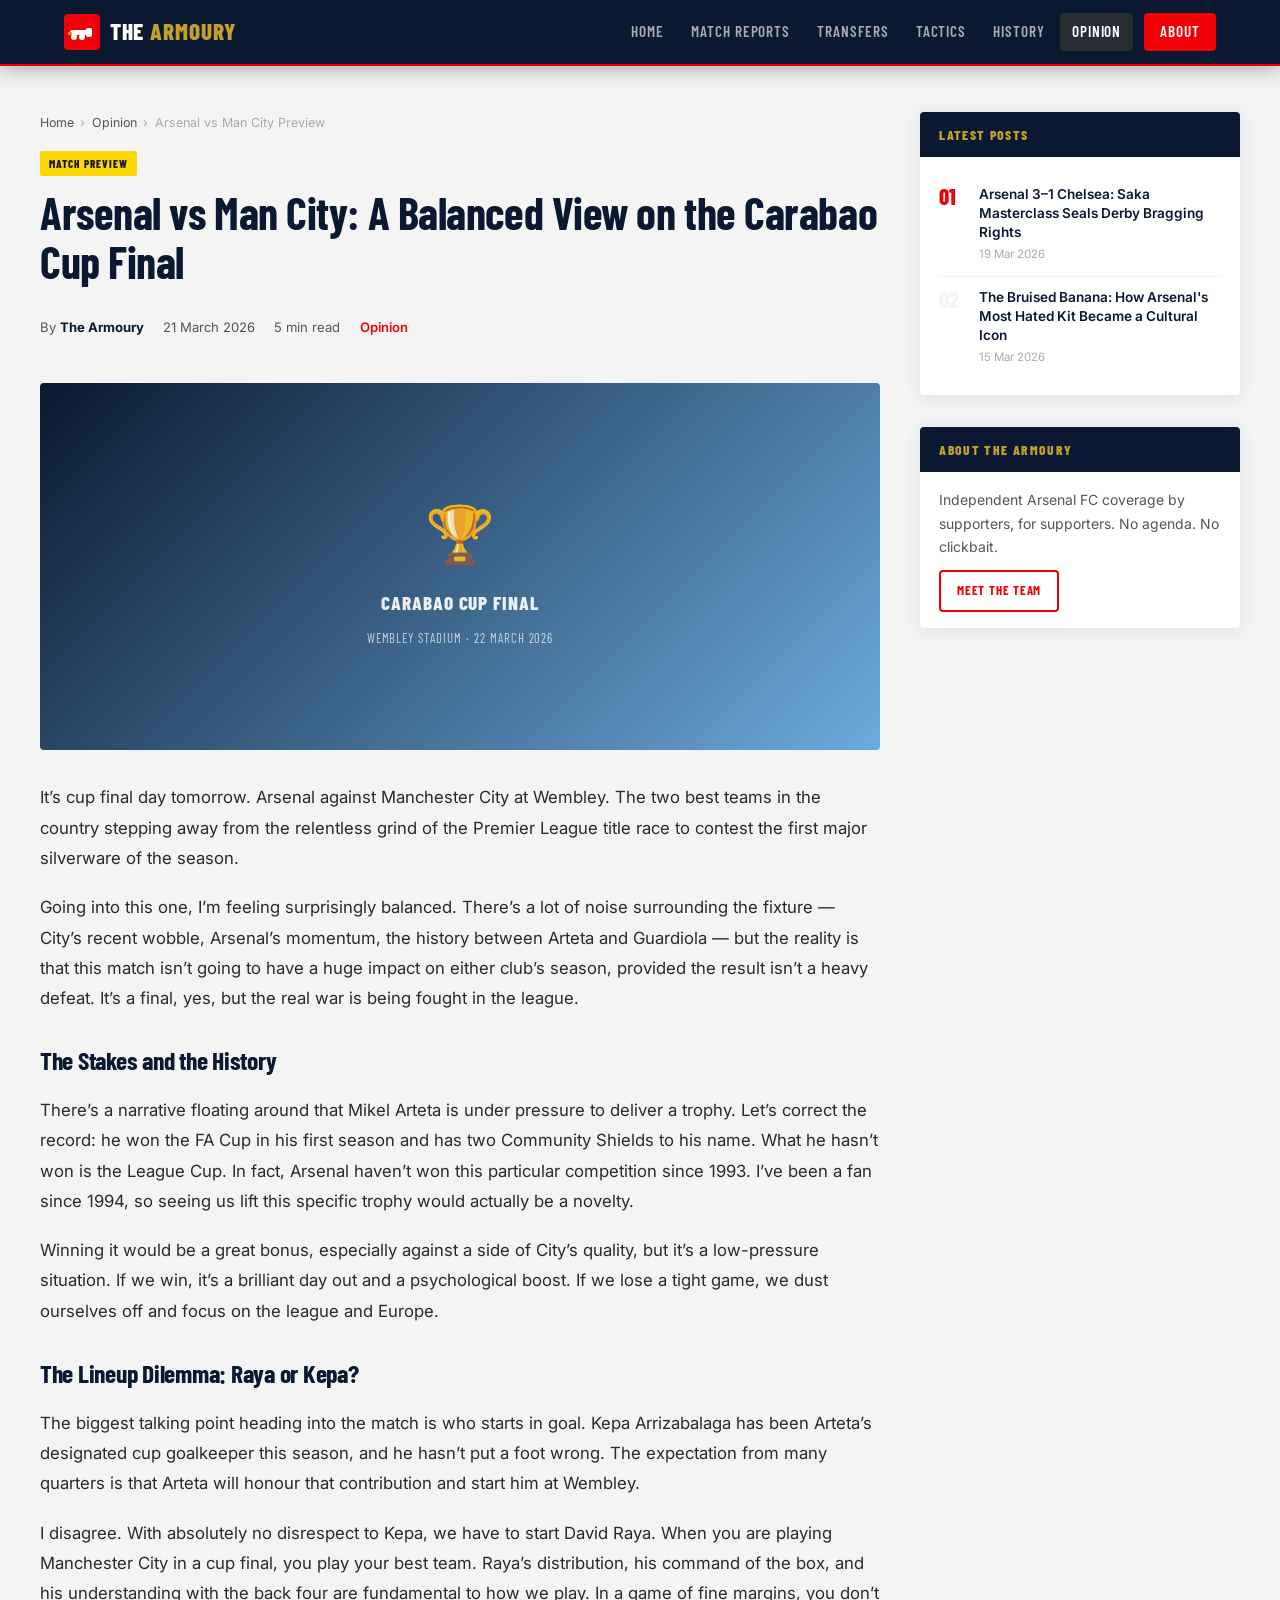
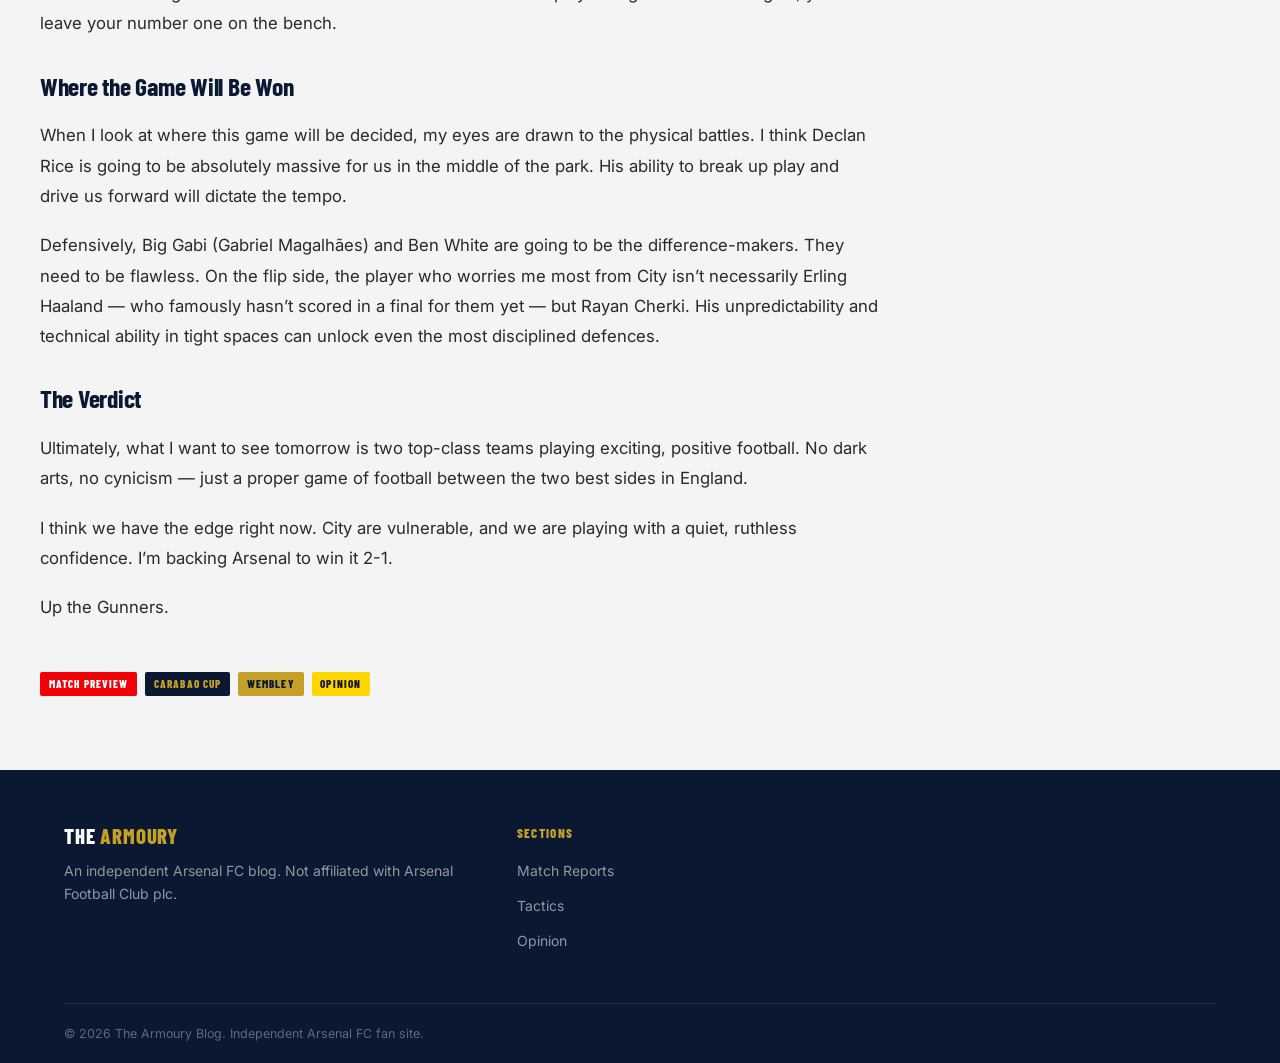
==== posts/arsenal-man-city-carabao-cup-final-preview-2026.html @ 44e365bf "New post: Arsenal vs Man City — Carabao Cup Final preview 2026" ====
<!DOCTYPE html>
<html lang="en">
<head>
  <meta charset="UTF-8" />
  <meta name="viewport" content="width=device-width, initial-scale=1.0" />

  <title>Arsenal vs Man City: A Balanced View on the Carabao Cup Final | The Armoury Blog</title>
  <meta name="description" content="Previewing the 2026 Carabao Cup Final between Arsenal and Manchester City. Thoughts on the lineup, the stakes, and why a 2-1 Arsenal win is on the cards." />
  <meta name="keywords" content="Arsenal vs Man City, Carabao Cup Final 2026, Arsenal preview, Wembley, Mikel Arteta, Pep Guardiola" />
  <meta name="author" content="The Armoury" />
  <meta name="robots" content="index, follow, max-snippet:-1, max-image-preview:large, max-video-preview:-1" />
  <link rel="canonical" href="https://thearmoury.blog/posts/arsenal-man-city-carabao-cup-final-preview-2026.html" />

  <meta property="og:type"        content="article" />
  <meta property="og:site_name"   content="The Armoury Blog" />
  <meta property="og:title"       content="Arsenal vs Man City: A Balanced View on the Carabao Cup Final" />
  <meta property="og:description" content="Previewing the 2026 Carabao Cup Final between Arsenal and Manchester City. Thoughts on the lineup, the stakes, and why a 2-1 Arsenal win is on the cards." />
  <meta property="og:url"         content="https://thearmoury.blog/posts/arsenal-man-city-carabao-cup-final-preview-2026.html" />
  <meta property="og:image"       content="https://thearmoury.blog/images/posts/arsenal-city-wembley-2026.jpg" />
  <meta property="og:image:width" content="1200" />
  <meta property="og:image:height" content="630" />
  <meta property="og:locale"      content="en_GB" />
  <meta property="article:published_time" content="2026-03-21T19:00:00+00:00" />
  <meta property="article:author"         content="https://thearmoury.blog/writers/the-armoury.html" />
  <meta property="article:section"        content="Opinion" />
  <meta property="article:tag"            content="Match Preview" />
  <meta property="article:tag"            content="Carabao Cup" />

  <meta name="twitter:card"        content="summary_large_image" />
  <meta name="twitter:site"        content="@TheArmouryBlog" />
  <meta name="twitter:title"       content="Arsenal vs Man City: A Balanced View on the Carabao Cup Final" />
  <meta name="twitter:description" content="Previewing the 2026 Carabao Cup Final between Arsenal and Manchester City. Thoughts on the lineup, the stakes, and why a 2-1 Arsenal win is on the cards." />
  <meta name="twitter:image"       content="https://thearmoury.blog/images/posts/arsenal-city-wembley-2026.jpg" />

  <script type="application/ld+json">
  {
    "@context": "https://schema.org",
    "@type": "BlogPosting",
    "headline": "Arsenal vs Man City: A Balanced View on the Carabao Cup Final",
    "description": "Previewing the 2026 Carabao Cup Final between Arsenal and Manchester City. Thoughts on the lineup, the stakes, and why a 2-1 Arsenal win is on the cards.",
    "image": {
      "@type": "ImageObject",
      "url": "https://thearmoury.blog/images/posts/arsenal-city-wembley-2026.jpg",
      "width": 1200,
      "height": 630
    },
    "url": "https://thearmoury.blog/posts/arsenal-man-city-carabao-cup-final-preview-2026.html",
    "datePublished": "2026-03-21T19:00:00+00:00",
    "dateModified": "2026-03-21T19:00:00+00:00",
    "author": {
      "@type": "Person",
      "name": "The Armoury",
      "url": "https://thearmoury.blog/writers/the-armoury.html"
    },
    "publisher": {
      "@type": "Organization",
      "name": "The Armoury Blog",
      "url": "https://thearmoury.blog/",
      "logo": {
        "@type": "ImageObject",
        "url": "https://thearmoury.blog/images/logo.png",
        "width": 200,
        "height": 60
      }
    },
    "mainEntityOfPage": {
      "@type": "WebPage",
      "@id": "https://thearmoury.blog/posts/arsenal-man-city-carabao-cup-final-preview-2026.html"
    },
    "articleSection": "Opinion",
    "keywords": ["Arsenal", "Man City", "Carabao Cup", "Wembley", "Match Preview"],
    "wordCount": 850,
    "inLanguage": "en-GB"
  }
  </script>

  <script type="application/ld+json">
  {
    "@context": "https://schema.org",
    "@type": "BreadcrumbList",
    "itemListElement": [
      { "@type": "ListItem", "position": 1, "name": "Home",    "item": "https://thearmoury.blog/" },
      { "@type": "ListItem", "position": 2, "name": "Opinion", "item": "https://thearmoury.blog/opinion.html" },
      { "@type": "ListItem", "position": 3, "name": "Arsenal vs Man City Preview", "item": "https://thearmoury.blog/posts/arsenal-man-city-carabao-cup-final-preview-2026.html" }
    ]
  }
  </script>

  <link rel="preconnect" href="https://fonts.googleapis.com" />
  <link rel="preconnect" href="https://fonts.gstatic.com" crossorigin />
  <link href="https://fonts.googleapis.com/css2?family=Barlow+Condensed:wght@600;700;800&family=Inter:wght@400;500;600;700&display=swap" rel="stylesheet" />
  <link rel="stylesheet" href="../css/style.css" />
  <link rel="icon" type="image/svg+xml" href="../images/favicon.svg" />
  <meta name="theme-color" content="#0A1931" />
  <style>
    #reading-progress { position:fixed;top:0;left:0;height:3px;width:0%;background:var(--yellow);z-index:200;transition:width 0.1s linear; }
  </style>
</head>
<body>

  <div id="reading-progress" role="progressbar" aria-label="Reading progress" aria-valuenow="0" aria-valuemin="0" aria-valuemax="100"></div>

  <header class="site-header" role="banner">
    <div class="container header-inner">
      <a href="../index.html" class="site-logo" aria-label="The Armoury Blog — Home">
        <svg class="logo-cannon" viewBox="0 0 36 36" fill="none" aria-hidden="true">
          <rect width="36" height="36" rx="4" fill="#EF0107"/>
          <rect x="6" y="16" width="20" height="5" rx="2" fill="white"/>
          <rect x="22" y="14" width="6" height="9" rx="2" fill="white"/>
          <circle cx="10" cy="23" r="3" fill="white"/>
          <circle cx="18" cy="23" r="3" fill="white"/>
          <rect x="4" y="18" width="4" height="3" rx="1" fill="#C5A028"/>
        </svg>
        <span class="logo-text">The <span>Armoury</span></span>
      </a>
      <nav class="site-nav" role="navigation" aria-label="Main navigation">
        <a href="../index.html">Home</a>
        <a href="../match-reports.html">Match Reports</a>
        <a href="../transfers.html">Transfers</a>
        <a href="../tactics.html">Tactics</a>
        <a href="../history.html">History</a>
        <a href="../opinion.html" class="active">Opinion</a>
        <a href="../about.html" class="nav-cta">About</a>
      </nav>
      <button class="nav-toggle" aria-label="Toggle navigation" aria-expanded="false">
        <svg width="22" height="22" viewBox="0 0 22 22" fill="none"><rect y="4" width="22" height="2.5" rx="1.25" fill="currentColor"/><rect y="10" width="22" height="2.5" rx="1.25" fill="currentColor"/><rect y="16" width="22" height="2.5" rx="1.25" fill="currentColor"/></svg>
      </button>
    </div>
  </header>

  <main id="main-content" role="main">
    <div class="container article-layout">

      <article itemscope itemtype="https://schema.org/BlogPosting">
        <meta itemprop="url" content="https://thearmoury.blog/posts/arsenal-man-city-carabao-cup-final-preview-2026.html" />

        <header class="article-header">
          <nav class="article-breadcrumb" aria-label="Breadcrumb">
            <a href="../index.html">Home</a>
            <span class="sep" aria-hidden="true">›</span>
            <a href="../opinion.html">Opinion</a>
            <span class="sep" aria-hidden="true">›</span>
            <span aria-current="page">Arsenal vs Man City Preview</span>
          </nav>

          <span class="post-tag tag-yellow" style="margin-bottom:0.75rem;display:inline-block;">Match Preview</span>

          <h1 class="article-title" itemprop="headline">
            Arsenal vs Man City: A Balanced View on the Carabao Cup Final
          </h1>

          <div class="article-meta">
            <span>By <a href="../about.html" class="author" itemprop="author" itemscope itemtype="https://schema.org/Person"><span itemprop="name">The Armoury</span></a></span>
            <time itemprop="datePublished" datetime="2026-03-21T19:00:00+00:00">21 March 2026</time>
            <span>5 min read</span>
            <span><a href="../opinion.html" class="tag">Opinion</a></span>
          </div>
        </header>

        <!-- Hero -->
        <div class="article-hero-image" style="background:linear-gradient(135deg,#0A1931 0%,#6CABDD 100%);display:flex;align-items:center;justify-content:center;flex-direction:column;gap:0.5rem;color:rgba(255,255,255,0.9);font-family:'Barlow Condensed',sans-serif;letter-spacing:0.06em;text-transform:uppercase;" role="img" aria-label="Arsenal vs Manchester City Carabao Cup Final 2026">
          <span style="font-size:3.5rem;">🏆</span>
          <span style="font-size:1.2rem;font-weight:800;">Carabao Cup Final</span>
          <span style="font-size:0.8rem;opacity:0.8;">Wembley Stadium · 22 March 2026</span>
        </div>

        <div class="article-body" itemprop="articleBody">

          <p>It’s cup final day tomorrow. Arsenal against Manchester City at Wembley. The two best teams in the country stepping away from the relentless grind of the Premier League title race to contest the first major silverware of the season.</p>

          <p>Going into this one, I’m feeling surprisingly balanced. There’s a lot of noise surrounding the fixture — City’s recent wobble, Arsenal’s momentum, the history between Arteta and Guardiola — but the reality is that this match isn’t going to have a huge impact on either club’s season, provided the result isn’t a heavy defeat. It’s a final, yes, but the real war is being fought in the league.</p>

          <h2>The Stakes and the History</h2>

          <p>There’s a narrative floating around that Mikel Arteta is under pressure to deliver a trophy. Let’s correct the record: he won the FA Cup in his first season and has two Community Shields to his name. What he hasn’t won is the League Cup. In fact, Arsenal haven’t won this particular competition since 1993. I’ve been a fan since 1994, so seeing us lift this specific trophy would actually be a novelty.</p>

          <p>Winning it would be a great bonus, especially against a side of City’s quality, but it’s a low-pressure situation. If we win, it’s a brilliant day out and a psychological boost. If we lose a tight game, we dust ourselves off and focus on the league and Europe.</p>

          <h2>The Lineup Dilemma: Raya or Kepa?</h2>

          <p>The biggest talking point heading into the match is who starts in goal. Kepa Arrizabalaga has been Arteta’s designated cup goalkeeper this season, and he hasn’t put a foot wrong. The expectation from many quarters is that Arteta will honour that contribution and start him at Wembley.</p>

          <p>I disagree. With absolutely no disrespect to Kepa, we have to start David Raya. When you are playing Manchester City in a cup final, you play your best team. Raya’s distribution, his command of the box, and his understanding with the back four are fundamental to how we play. In a game of fine margins, you don’t leave your number one on the bench.</p>

          <h2>Where the Game Will Be Won</h2>

          <p>When I look at where this game will be decided, my eyes are drawn to the physical battles. I think Declan Rice is going to be absolutely massive for us in the middle of the park. His ability to break up play and drive us forward will dictate the tempo.</p>

          <p>Defensively, Big Gabi (Gabriel Magalhães) and Ben White are going to be the difference-makers. They need to be flawless. On the flip side, the player who worries me most from City isn’t necessarily Erling Haaland — who famously hasn’t scored in a final for them yet — but Rayan Cherki. His unpredictability and technical ability in tight spaces can unlock even the most disciplined defences.</p>

          <h2>The Verdict</h2>

          <p>Ultimately, what I want to see tomorrow is two top-class teams playing exciting, positive football. No dark arts, no cynicism — just a proper game of football between the two best sides in England.</p>

          <p>I think we have the edge right now. City are vulnerable, and we are playing with a quiet, ruthless confidence. I’m backing Arsenal to win it 2-1.</p>

          <p>Up the Gunners.</p>

        </div>

        <div style="margin-top:2rem;padding-top:1rem;border-top:1px solid var(--grey-light);display:flex;flex-wrap:wrap;gap:0.5rem;">
          <span class="post-tag tag-red">Match Preview</span>
          <span class="post-tag tag-navy">Carabao Cup</span>
          <span class="post-tag tag-gold">Wembley</span>
          <span class="post-tag tag-yellow">Opinion</span>
        </div>

      </article>

      <aside class="sidebar" role="complementary" aria-label="Sidebar">
        <div class="sidebar-widget">
          <div class="widget-header">Latest Posts</div>
          <div class="widget-body">
            <ol class="latest-list">
              <li>
                <span class="latest-num">01</span>
                <div>
                  <div class="latest-title"><a href="arsenal-3-1-chelsea-match-report.html">Arsenal 3–1 Chelsea: Saka Masterclass Seals Derby Bragging Rights</a></div>
                  <div class="latest-date">19 Mar 2026</div>
                </div>
              </li>
              <li>
                <span class="latest-num">02</span>
                <div>
                  <div class="latest-title"><a href="bruised-banana-kit-history.html">The Bruised Banana: How Arsenal's Most Hated Kit Became a Cultural Icon</a></div>
                  <div class="latest-date">15 Mar 2026</div>
                </div>
              </li>
            </ol>
          </div>
        </div>
        <div class="sidebar-widget">
          <div class="widget-header">About The Armoury</div>
          <div class="widget-body">
            <p style="font-size:0.875rem;color:#555;line-height:1.65;margin-bottom:0.8rem;">Independent Arsenal FC coverage by supporters, for supporters. No agenda. No clickbait.</p>
            <a href="../about.html" class="btn btn-outline-red" style="font-size:0.8rem;padding:0.5rem 1rem;">Meet the Team</a>
          </div>
        </div>
      </aside>

    </div>
  </main>

  <footer class="site-footer" role="contentinfo">
    <div class="container">
      <div class="footer-grid">
        <div class="footer-brand">
          <span class="logo-text">The <span>Armoury</span></span>
          <p class="footer-desc">An independent Arsenal FC blog. Not affiliated with Arsenal Football Club plc.</p>
        </div>
        <div class="footer-col">
          <h4>Sections</h4>
          <ul class="footer-links">
            <li><a href="../match-reports.html">Match Reports</a></li>
            <li><a href="../tactics.html">Tactics</a></li>
            <li><a href="../opinion.html">Opinion</a></li>
          </ul>
        </div>
      </div>
      <div class="footer-bottom">
        <span>© 2026 The Armoury Blog. Independent Arsenal FC fan site.</span>
      </div>
    </div>
  </footer>

  <button id="back-to-top" aria-label="Back to top" style="position:fixed;bottom:1.5rem;right:1.5rem;width:40px;height:40px;background:var(--red);color:#fff;border:none;border-radius:4px;cursor:pointer;opacity:0;pointer-events:none;transition:opacity 0.3s;font-size:1.1rem;display:flex;align-items:center;justify-content:center;box-shadow:0 2px 12px rgba(0,0,0,0.25);" aria-hidden="true">↑</button>

  <script src="../js/main.js"></script>
</body>
</html>
---- css/style.css ----
/* ============================================================
   THE ARMOURY BLOG — Arsenal Kit-Inspired Design System
   Palette:
     Arsenal Red     : #EF0107
     White           : #FFFFFF
     Midnight Navy   : #0A1931
     Gold            : #C5A028
     Bruised Yellow  : #FFD700
     Black           : #1A1A1A
     Light Grey      : #F4F4F4
     Mid Grey        : #888888
   ============================================================ */

/* --- Reset & Base --- */
*, *::before, *::after { box-sizing: border-box; margin: 0; padding: 0; }

:root {
  --red:        #EF0107;
  --red-dark:   #B5000A;
  --white:      #FFFFFF;
  --navy:       #0A1931;
  --navy-light: #122244;
  --gold:       #C5A028;
  --yellow:     #FFD700;
  --black:      #1A1A1A;
  --grey-light: #F4F4F4;
  --grey-mid:   #AAAAAA;
  --grey-dark:  #555555;
  --body-font:  'Inter', 'Helvetica Neue', Arial, sans-serif;
  --head-font:  'Barlow Condensed', 'Arial Narrow', Arial, sans-serif;
  --mono-font:  'JetBrains Mono', 'Courier New', monospace;
  --max-width:  1200px;
  --radius:     4px;
  --shadow:     0 2px 16px rgba(10,25,49,0.10);
  --shadow-lg:  0 8px 40px rgba(10,25,49,0.18);
  --transition: 0.22s cubic-bezier(.4,0,.2,1);
}

html { scroll-behavior: smooth; font-size: 16px; }

body {
  font-family: var(--body-font);
  background: var(--grey-light);
  color: var(--black);
  line-height: 1.7;
  -webkit-font-smoothing: antialiased;
}

a { color: var(--red); text-decoration: none; transition: color var(--transition); }
a:hover { color: var(--red-dark); }

img { max-width: 100%; height: auto; display: block; }

/* --- Typography --- */
h1, h2, h3, h4, h5, h6 {
  font-family: var(--head-font);
  font-weight: 700;
  line-height: 1.15;
  letter-spacing: -0.01em;
  color: var(--navy);
}

h1 { font-size: clamp(2rem, 5vw, 3.5rem); }
h2 { font-size: clamp(1.5rem, 3.5vw, 2.4rem); }
h3 { font-size: clamp(1.2rem, 2.5vw, 1.7rem); }
h4 { font-size: 1.15rem; }

p { margin-bottom: 1.1rem; }

/* --- Utility --- */
.container { max-width: var(--max-width); margin: 0 auto; padding: 0 1.5rem; }
.sr-only { position: absolute; width: 1px; height: 1px; overflow: hidden; clip: rect(0,0,0,0); white-space: nowrap; }
.text-red { color: var(--red); }
.text-gold { color: var(--gold); }
.text-navy { color: var(--navy); }

/* ============================================================
   HEADER / NAV
   Inspired by: Midnight Navy + Gold away kit (2015-16 Puma)
   ============================================================ */
.site-header {
  background: var(--navy);
  position: sticky;
  top: 0;
  z-index: 100;
  box-shadow: 0 2px 0 var(--red), 0 4px 20px rgba(0,0,0,0.35);
}

.header-inner {
  display: flex;
  align-items: center;
  justify-content: space-between;
  height: 64px;
  gap: 1rem;
}

.site-logo {
  display: flex;
  align-items: center;
  gap: 0.6rem;
  text-decoration: none;
}

.logo-cannon {
  width: 36px;
  height: 36px;
  flex-shrink: 0;
}

.logo-text {
  font-family: var(--head-font);
  font-size: 1.45rem;
  font-weight: 800;
  letter-spacing: 0.04em;
  text-transform: uppercase;
  color: var(--white);
  line-height: 1;
}

.logo-text span {
  color: var(--gold);
}

.site-nav {
  display: flex;
  align-items: center;
  gap: 0.2rem;
}

.site-nav a {
  font-family: var(--head-font);
  font-size: 0.95rem;
  font-weight: 600;
  letter-spacing: 0.06em;
  text-transform: uppercase;
  color: var(--grey-mid);
  padding: 0.4rem 0.75rem;
  border-radius: var(--radius);
  transition: color var(--transition), background var(--transition);
}

.site-nav a:hover,
.site-nav a.active {
  color: var(--white);
  background: rgba(197,160,40,0.15);
}

.nav-cta {
  background: var(--red) !important;
  color: var(--white) !important;
  padding: 0.4rem 1rem !important;
  border-radius: var(--radius) !important;
  margin-left: 0.5rem;
}

.nav-cta:hover { background: var(--red-dark) !important; }

.nav-toggle {
  display: none;
  background: none;
  border: none;
  cursor: pointer;
  padding: 0.4rem;
  color: var(--white);
}

/* ============================================================
   HERO — Classic Red/White Home Kit (1988-91 JVC era)
   ============================================================ */
.hero {
  background: var(--red);
  position: relative;
  overflow: hidden;
  padding: 4rem 0 3rem;
}

/* Geometric diagonal pattern echoing Bruised Banana */
.hero::before {
  content: '';
  position: absolute;
  inset: 0;
  background-image:
    repeating-linear-gradient(
      -55deg,
      transparent,
      transparent 28px,
      rgba(255,255,255,0.04) 28px,
      rgba(255,255,255,0.04) 30px
    );
  pointer-events: none;
}

.hero::after {
  content: '';
  position: absolute;
  bottom: 0; left: 0; right: 0;
  height: 6px;
  background: linear-gradient(90deg, var(--white) 0%, var(--white) 50%, var(--navy) 50%, var(--navy) 100%);
}

.hero-inner {
  display: grid;
  grid-template-columns: 1fr 1fr;
  gap: 3rem;
  align-items: center;
  position: relative;
  z-index: 1;
}

.hero-label {
  display: inline-block;
  font-family: var(--head-font);
  font-size: 0.78rem;
  font-weight: 700;
  letter-spacing: 0.12em;
  text-transform: uppercase;
  color: var(--yellow);
  background: rgba(0,0,0,0.25);
  padding: 0.25rem 0.7rem;
  border-radius: 2px;
  margin-bottom: 1rem;
}

.hero-title {
  font-size: clamp(2rem, 4.5vw, 3.2rem);
  color: var(--white);
  margin-bottom: 1rem;
  line-height: 1.1;
}

.hero-excerpt {
  color: rgba(255,255,255,0.85);
  font-size: 1.05rem;
  margin-bottom: 1.5rem;
  line-height: 1.65;
}

.hero-meta {
  display: flex;
  align-items: center;
  gap: 1rem;
  font-size: 0.82rem;
  color: rgba(255,255,255,0.65);
  margin-bottom: 1.5rem;
  flex-wrap: wrap;
}

.hero-meta .author { color: var(--yellow); font-weight: 600; }

.btn {
  display: inline-flex;
  align-items: center;
  gap: 0.4rem;
  font-family: var(--head-font);
  font-size: 0.95rem;
  font-weight: 700;
  letter-spacing: 0.06em;
  text-transform: uppercase;
  padding: 0.7rem 1.5rem;
  border-radius: var(--radius);
  transition: all var(--transition);
  cursor: pointer;
  border: 2px solid transparent;
}

.btn-white {
  background: var(--white);
  color: var(--red);
  border-color: var(--white);
}

.btn-white:hover {
  background: transparent;
  color: var(--white);
}

.btn-gold {
  background: var(--gold);
  color: var(--navy);
  border-color: var(--gold);
}

.btn-gold:hover {
  background: transparent;
  color: var(--gold);
}

.btn-outline-red {
  background: transparent;
  color: var(--red);
  border-color: var(--red);
}

.btn-outline-red:hover {
  background: var(--red);
  color: var(--white);
}

.hero-image-wrap {
  position: relative;
  border-radius: 6px;
  overflow: hidden;
  box-shadow: var(--shadow-lg);
  aspect-ratio: 16/10;
  background: var(--navy);
}

.hero-image-wrap img {
  width: 100%;
  height: 100%;
  object-fit: cover;
}

.hero-image-placeholder {
  width: 100%;
  height: 100%;
  display: flex;
  flex-direction: column;
  align-items: center;
  justify-content: center;
  background: linear-gradient(135deg, var(--navy) 0%, var(--navy-light) 100%);
  color: var(--gold);
  font-family: var(--head-font);
  font-size: 1.1rem;
  letter-spacing: 0.08em;
  text-transform: uppercase;
  gap: 0.5rem;
  min-height: 260px;
}

/* ============================================================
   TICKER — Breaking news strip
   ============================================================ */
.ticker-bar {
  background: var(--black);
  color: var(--white);
  overflow: hidden;
  height: 36px;
  display: flex;
  align-items: center;
}

.ticker-label {
  background: var(--red);
  font-family: var(--head-font);
  font-size: 0.78rem;
  font-weight: 800;
  letter-spacing: 0.1em;
  text-transform: uppercase;
  padding: 0 1rem;
  height: 100%;
  display: flex;
  align-items: center;
  white-space: nowrap;
  flex-shrink: 0;
}

.ticker-track {
  display: flex;
  animation: ticker 28s linear infinite;
  white-space: nowrap;
  gap: 3rem;
  padding-left: 2rem;
  font-size: 0.82rem;
  letter-spacing: 0.03em;
}

.ticker-track span::before { content: '◆  '; color: var(--gold); }

@keyframes ticker {
  0%   { transform: translateX(0); }
  100% { transform: translateX(-50%); }
}

/* ============================================================
   MAIN LAYOUT
   ============================================================ */
.main-layout {
  display: grid;
  grid-template-columns: 1fr 340px;
  gap: 2.5rem;
  padding: 3rem 0 4rem;
}

/* ============================================================
   SECTION HEADERS
   ============================================================ */
.section-header {
  display: flex;
  align-items: center;
  justify-content: space-between;
  margin-bottom: 1.5rem;
  padding-bottom: 0.75rem;
  border-bottom: 3px solid var(--red);
}

.section-title {
  font-family: var(--head-font);
  font-size: 1.3rem;
  font-weight: 800;
  letter-spacing: 0.06em;
  text-transform: uppercase;
  color: var(--navy);
  display: flex;
  align-items: center;
  gap: 0.5rem;
}

.section-title::before {
  content: '';
  display: inline-block;
  width: 4px;
  height: 1.2em;
  background: var(--red);
  border-radius: 2px;
}

.section-link {
  font-family: var(--head-font);
  font-size: 0.8rem;
  font-weight: 700;
  letter-spacing: 0.08em;
  text-transform: uppercase;
  color: var(--grey-dark);
}

.section-link:hover { color: var(--red); }

/* ============================================================
   POST CARDS
   White card with red left-border stripe (white sleeves motif)
   ============================================================ */
.posts-grid {
  display: grid;
  grid-template-columns: repeat(2, 1fr);
  gap: 1.5rem;
  margin-bottom: 2.5rem;
}

.post-card {
  background: var(--white);
  border-radius: var(--radius);
  box-shadow: var(--shadow);
  overflow: hidden;
  display: flex;
  flex-direction: column;
  border-left: 4px solid var(--red);
  transition: transform var(--transition), box-shadow var(--transition), border-color var(--transition);
}

.post-card:hover {
  transform: translateY(-4px);
  box-shadow: var(--shadow-lg);
  border-left-color: var(--gold);
}

.post-card-image {
  aspect-ratio: 16/9;
  overflow: hidden;
  background: var(--navy);
  position: relative;
}

.post-card-image img {
  width: 100%;
  height: 100%;
  object-fit: cover;
  transition: transform 0.4s ease;
}

.post-card:hover .post-card-image img { transform: scale(1.04); }

.post-card-img-placeholder {
  width: 100%;
  height: 100%;
  min-height: 160px;
  display: flex;
  align-items: center;
  justify-content: center;
  font-size: 2.5rem;
}

.post-card-body { padding: 1.1rem 1.2rem 1.3rem; flex: 1; display: flex; flex-direction: column; }

.post-tag {
  display: inline-block;
  font-family: var(--head-font);
  font-size: 0.7rem;
  font-weight: 800;
  letter-spacing: 0.1em;
  text-transform: uppercase;
  padding: 0.18rem 0.55rem;
  border-radius: 2px;
  margin-bottom: 0.6rem;
  background: var(--yellow);
  color: var(--black);
}

.post-tag.tag-red    { background: var(--red);   color: var(--white); }
.post-tag.tag-navy   { background: var(--navy);  color: var(--gold);  }
.post-tag.tag-gold   { background: var(--gold);  color: var(--navy);  }
.post-tag.tag-yellow { background: var(--yellow); color: var(--black); }

.post-card-title {
  font-size: 1.05rem;
  font-weight: 700;
  color: var(--navy);
  margin-bottom: 0.5rem;
  line-height: 1.3;
}

.post-card-title a { color: inherit; }
.post-card-title a:hover { color: var(--red); }

.post-card-excerpt {
  font-size: 0.875rem;
  color: var(--grey-dark);
  line-height: 1.6;
  flex: 1;
  margin-bottom: 0.8rem;
}

.post-card-meta {
  display: flex;
  align-items: center;
  gap: 0.75rem;
  font-size: 0.75rem;
  color: var(--grey-mid);
  border-top: 1px solid var(--grey-light);
  padding-top: 0.7rem;
  margin-top: auto;
}

.post-card-meta .author { color: var(--navy); font-weight: 600; }

/* Featured post card (full width) */
.post-card-featured {
  grid-column: 1 / -1;
  flex-direction: row;
}

.post-card-featured .post-card-image {
  width: 45%;
  flex-shrink: 0;
  aspect-ratio: auto;
  min-height: 220px;
}

.post-card-featured .post-card-body { padding: 1.5rem 1.8rem; }
.post-card-featured .post-card-title { font-size: 1.35rem; }

/* ============================================================
   SIDEBAR
   ============================================================ */
.sidebar { display: flex; flex-direction: column; gap: 2rem; }

.sidebar-widget {
  background: var(--white);
  border-radius: var(--radius);
  box-shadow: var(--shadow);
  overflow: hidden;
}

.widget-header {
  background: var(--navy);
  padding: 0.7rem 1.2rem;
  font-family: var(--head-font);
  font-size: 0.85rem;
  font-weight: 800;
  letter-spacing: 0.1em;
  text-transform: uppercase;
  color: var(--gold);
  display: flex;
  align-items: center;
  gap: 0.5rem;
}

.widget-body { padding: 1rem 1.2rem; }

/* Latest posts list */
.latest-list { list-style: none; }

.latest-list li {
  display: flex;
  gap: 0.75rem;
  padding: 0.7rem 0;
  border-bottom: 1px solid var(--grey-light);
  align-items: flex-start;
}

.latest-list li:last-child { border-bottom: none; }

.latest-num {
  font-family: var(--head-font);
  font-size: 1.4rem;
  font-weight: 800;
  color: var(--grey-light);
  line-height: 1;
  flex-shrink: 0;
  width: 28px;
}

.latest-list li:first-child .latest-num { color: var(--red); }

.latest-title {
  font-size: 0.85rem;
  font-weight: 600;
  color: var(--navy);
  line-height: 1.4;
}

.latest-title a { color: inherit; }
.latest-title a:hover { color: var(--red); }

.latest-date { font-size: 0.72rem; color: var(--grey-mid); margin-top: 0.2rem; }

/* Categories widget */
.cat-list { list-style: none; }

.cat-list li {
  display: flex;
  align-items: center;
  justify-content: space-between;
  padding: 0.55rem 0;
  border-bottom: 1px solid var(--grey-light);
  font-size: 0.875rem;
}

.cat-list li:last-child { border-bottom: none; }

.cat-list a {
  color: var(--navy);
  font-weight: 500;
  display: flex;
  align-items: center;
  gap: 0.5rem;
}

.cat-list a::before {
  content: '';
  display: inline-block;
  width: 8px;
  height: 8px;
  background: var(--red);
  border-radius: 50%;
}

.cat-list a:hover { color: var(--red); }

.cat-count {
  font-size: 0.72rem;
  font-weight: 700;
  background: var(--grey-light);
  color: var(--grey-dark);
  padding: 0.1rem 0.45rem;
  border-radius: 10px;
}

/* Kit colour swatch widget */
.kit-swatches {
  display: grid;
  grid-template-columns: repeat(2, 1fr);
  gap: 0.5rem;
}

.swatch {
  border-radius: var(--radius);
  padding: 0.6rem 0.7rem;
  font-size: 0.72rem;
  font-weight: 700;
  letter-spacing: 0.04em;
  text-transform: uppercase;
}

.swatch-red    { background: var(--red);   color: var(--white); }
.swatch-navy   { background: var(--navy);  color: var(--gold);  }
.swatch-gold   { background: var(--gold);  color: var(--navy);  }
.swatch-yellow { background: var(--yellow); color: var(--black); }

/* ============================================================
   CATEGORY STRIP — Bruised Banana yellow accent section
   ============================================================ */
.category-strip {
  background: var(--black);
  padding: 2.5rem 0;
  position: relative;
  overflow: hidden;
}

.category-strip::before {
  content: '';
  position: absolute;
  inset: 0;
  background-image:
    repeating-linear-gradient(
      -55deg,
      transparent,
      transparent 20px,
      rgba(255,215,0,0.04) 20px,
      rgba(255,215,0,0.04) 22px
    );
}

.category-strip-inner { position: relative; z-index: 1; }

.category-strip .section-title { color: var(--white); }
.category-strip .section-title::before { background: var(--yellow); }

.cat-cards {
  display: grid;
  grid-template-columns: repeat(5, 1fr);
  gap: 1rem;
  margin-top: 1.5rem;
}

.cat-card {
  background: rgba(255,255,255,0.05);
  border: 1px solid rgba(255,215,0,0.15);
  border-radius: var(--radius);
  padding: 1.2rem 1rem;
  text-align: center;
  transition: all var(--transition);
  cursor: pointer;
  text-decoration: none;
  display: block;
}

.cat-card:hover {
  background: var(--yellow);
  border-color: var(--yellow);
  transform: translateY(-3px);
}

.cat-card:hover .cat-card-icon,
.cat-card:hover .cat-card-name { color: var(--black); }

.cat-card-icon {
  font-size: 1.8rem;
  margin-bottom: 0.5rem;
  display: block;
  color: var(--yellow);
  transition: color var(--transition);
}

.cat-card-name {
  font-family: var(--head-font);
  font-size: 0.82rem;
  font-weight: 800;
  letter-spacing: 0.08em;
  text-transform: uppercase;
  color: var(--white);
  transition: color var(--transition);
}

/* ============================================================
   ARTICLE PAGE
   White/clean reading layout (1994-95 white away kit)
   ============================================================ */
.article-layout {
  display: grid;
  grid-template-columns: 1fr 320px;
  gap: 2.5rem;
  padding: 3rem 0 4rem;
}

.article-header { margin-bottom: 2rem; }

.article-breadcrumb {
  font-size: 0.78rem;
  color: var(--grey-mid);
  margin-bottom: 1rem;
  display: flex;
  align-items: center;
  gap: 0.4rem;
  flex-wrap: wrap;
}

.article-breadcrumb a { color: var(--grey-dark); }
.article-breadcrumb a:hover { color: var(--red); }
.article-breadcrumb .sep { color: var(--grey-mid); }

.article-title {
  font-size: clamp(1.8rem, 4vw, 2.8rem);
  color: var(--navy);
  margin-bottom: 1rem;
  line-height: 1.1;
}

.article-meta {
  display: flex;
  align-items: center;
  gap: 1.2rem;
  font-size: 0.82rem;
  color: var(--grey-dark);
  padding: 0.75rem 0;
  border-top: 1px solid var(--grey-light);
  border-bottom: 1px solid var(--grey-light);
  margin-bottom: 1.5rem;
  flex-wrap: wrap;
}

.article-meta .author { color: var(--navy); font-weight: 700; }
.article-meta .tag { color: var(--red); font-weight: 600; }

.article-hero-image {
  width: 100%;
  aspect-ratio: 16/7;
  object-fit: cover;
  border-radius: var(--radius);
  margin-bottom: 2rem;
  background: var(--navy);
}

.article-body {
  font-size: 1.05rem;
  line-height: 1.8;
  color: #2a2a2a;
}

.article-body h2 {
  font-size: 1.6rem;
  margin: 2rem 0 0.75rem;
  padding-bottom: 0.4rem;
  border-bottom: 2px solid var(--grey-light);
}

.article-body h3 { font-size: 1.25rem; margin: 1.5rem 0 0.5rem; }

.article-body p { margin-bottom: 1.2rem; }

.article-body blockquote {
  border-left: 4px solid var(--red);
  padding: 0.75rem 1.2rem;
  margin: 1.5rem 0;
  background: var(--grey-light);
  border-radius: 0 var(--radius) var(--radius) 0;
  font-style: italic;
  color: var(--navy);
  font-size: 1.1rem;
}

.article-body ul, .article-body ol {
  margin: 0 0 1.2rem 1.5rem;
}

.article-body li { margin-bottom: 0.4rem; }

.article-body a { color: var(--red); text-decoration: underline; text-decoration-thickness: 1px; }

/* ============================================================
   FOOTER — Navy + Gold (2015-16 away kit)
   ============================================================ */
.site-footer {
  background: var(--navy);
  color: rgba(255,255,255,0.7);
  padding: 3.5rem 0 0;
  margin-top: 0;
}

.footer-grid {
  display: grid;
  grid-template-columns: 2fr 1fr 1fr 1fr;
  gap: 2.5rem;
  padding-bottom: 2.5rem;
  border-bottom: 1px solid rgba(255,255,255,0.1);
}

.footer-brand .logo-text { font-size: 1.3rem; margin-bottom: 0.75rem; display: block; }

.footer-desc {
  font-size: 0.875rem;
  line-height: 1.65;
  color: rgba(255,255,255,0.55);
  margin-bottom: 1.2rem;
}

.footer-social {
  display: flex;
  gap: 0.6rem;
}

.social-link {
  width: 34px;
  height: 34px;
  border-radius: var(--radius);
  background: rgba(255,255,255,0.08);
  display: flex;
  align-items: center;
  justify-content: center;
  color: var(--gold);
  font-size: 0.9rem;
  transition: background var(--transition);
  text-decoration: none;
}

.social-link:hover { background: var(--gold); color: var(--navy); }

.footer-col h4 {
  font-family: var(--head-font);
  font-size: 0.82rem;
  font-weight: 800;
  letter-spacing: 0.1em;
  text-transform: uppercase;
  color: var(--gold);
  margin-bottom: 1rem;
}

.footer-links { list-style: none; }

.footer-links li { margin-bottom: 0.5rem; }

.footer-links a {
  font-size: 0.875rem;
  color: rgba(255,255,255,0.55);
  transition: color var(--transition);
}

.footer-links a:hover { color: var(--white); }

.footer-bottom {
  padding: 1.2rem 0;
  display: flex;
  align-items: center;
  justify-content: space-between;
  font-size: 0.78rem;
  color: rgba(255,255,255,0.35);
  flex-wrap: wrap;
  gap: 0.5rem;
}

.footer-bottom a { color: rgba(255,255,255,0.5); }
.footer-bottom a:hover { color: var(--gold); }

/* ============================================================
   PAGE HERO (inner pages)
   ============================================================ */
.page-hero {
  background: var(--navy);
  padding: 2.5rem 0;
  position: relative;
  overflow: hidden;
}

.page-hero::after {
  content: '';
  position: absolute;
  bottom: 0; left: 0; right: 0;
  height: 4px;
  background: var(--red);
}

.page-hero-title {
  color: var(--white);
  font-size: clamp(1.8rem, 4vw, 2.8rem);
}

.page-hero-sub {
  color: rgba(255,255,255,0.6);
  font-size: 1rem;
  margin-top: 0.5rem;
}

/* ============================================================
   PAGINATION
   ============================================================ */
.pagination {
  display: flex;
  align-items: center;
  justify-content: center;
  gap: 0.4rem;
  padding: 2rem 0;
}

.page-link {
  width: 38px;
  height: 38px;
  display: flex;
  align-items: center;
  justify-content: center;
  border-radius: var(--radius);
  font-family: var(--head-font);
  font-size: 0.9rem;
  font-weight: 700;
  color: var(--navy);
  background: var(--white);
  box-shadow: var(--shadow);
  transition: all var(--transition);
}

.page-link:hover, .page-link.active {
  background: var(--red);
  color: var(--white);
}

/* ============================================================
   RESPONSIVE
   ============================================================ */
@media (max-width: 1024px) {
  .main-layout    { grid-template-columns: 1fr; }
  .article-layout { grid-template-columns: 1fr; }
  .footer-grid    { grid-template-columns: 1fr 1fr; }
  .cat-cards      { grid-template-columns: repeat(3, 1fr); }
}

@media (max-width: 768px) {
  .hero-inner { grid-template-columns: 1fr; }
  .hero-image-wrap { display: none; }
  .posts-grid { grid-template-columns: 1fr; }
  .post-card-featured { flex-direction: column; }
  .post-card-featured .post-card-image { width: 100%; min-height: 180px; aspect-ratio: 16/9; }
  .cat-cards  { grid-template-columns: repeat(2, 1fr); }
  .footer-grid { grid-template-columns: 1fr; }
  .site-nav { display: none; }
  .nav-toggle { display: flex; }
  .site-nav.open {
    display: flex;
    flex-direction: column;
    position: absolute;
    top: 64px; left: 0; right: 0;
    background: var(--navy);
    padding: 1rem;
    box-shadow: 0 8px 24px rgba(0,0,0,0.3);
    z-index: 99;
  }
}

@media (max-width: 480px) {
  .cat-cards { grid-template-columns: repeat(2, 1fr); }
  .footer-bottom { flex-direction: column; text-align: center; }
}
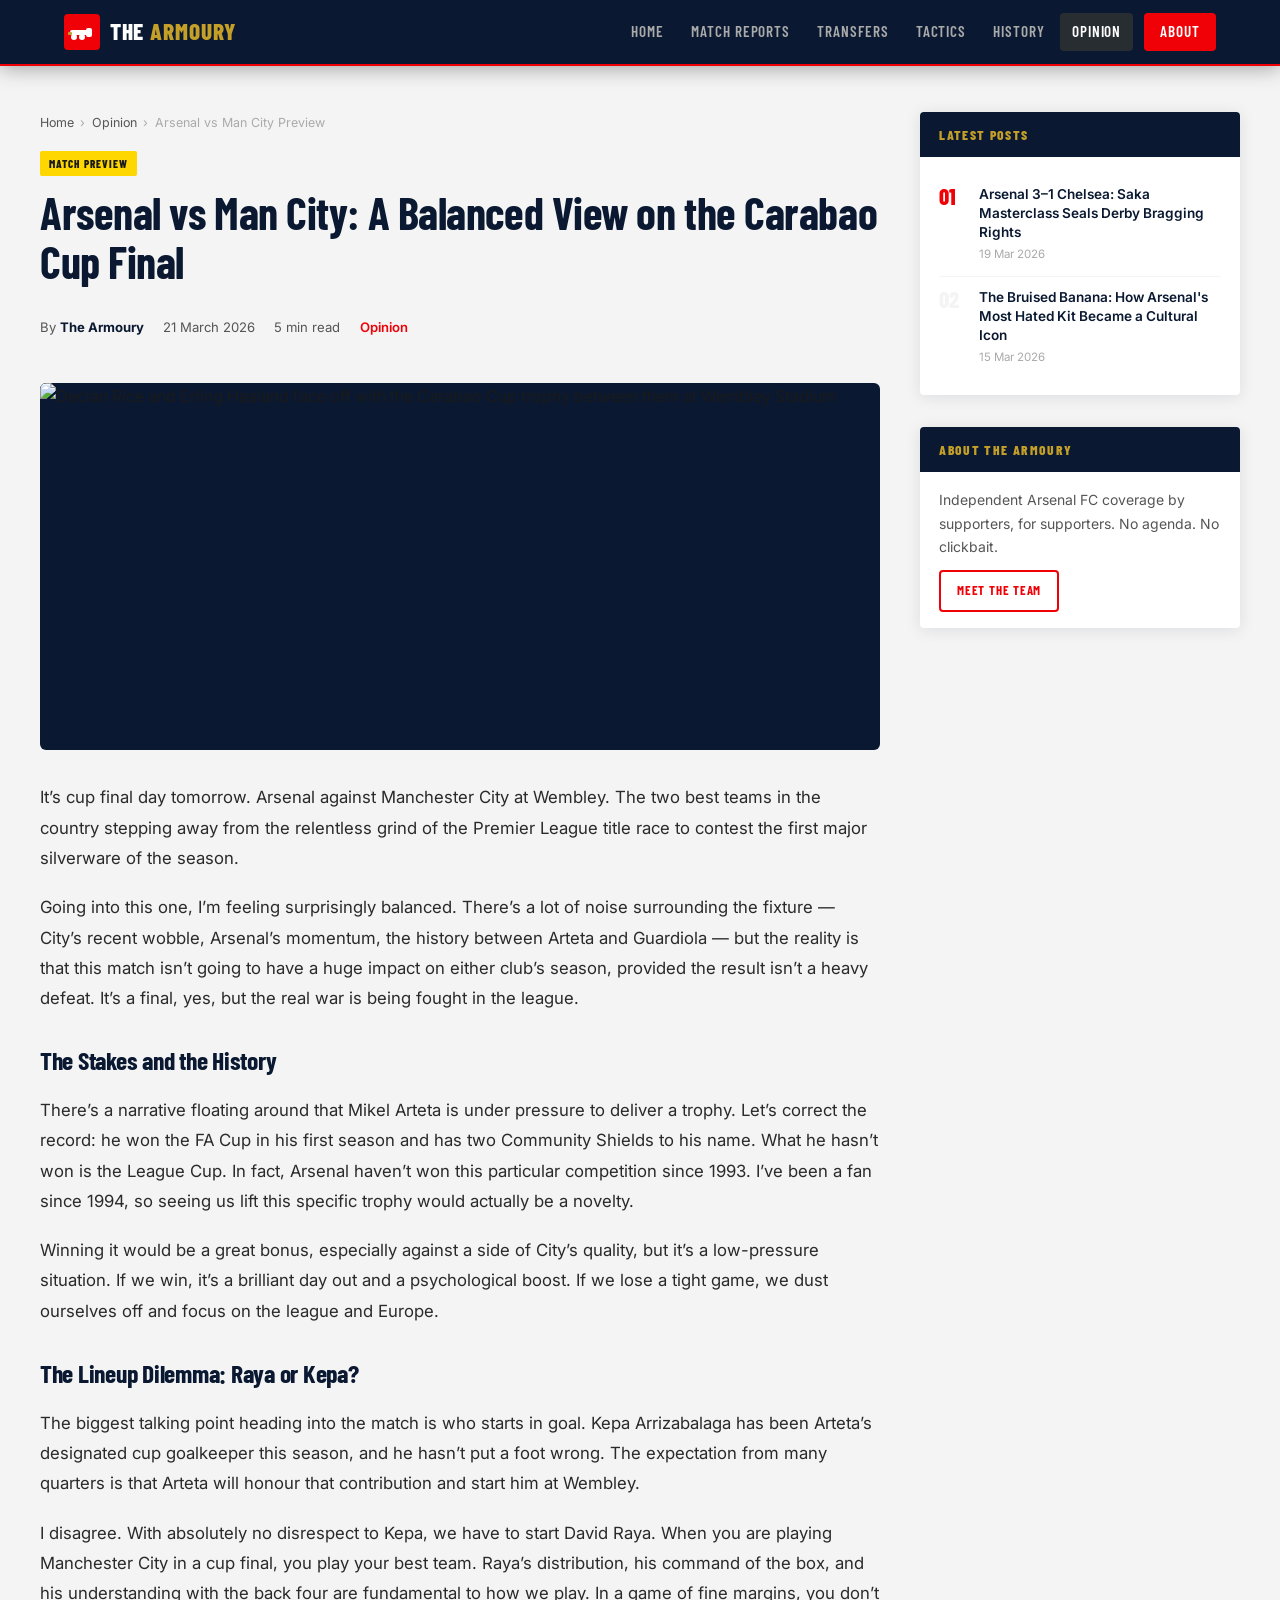
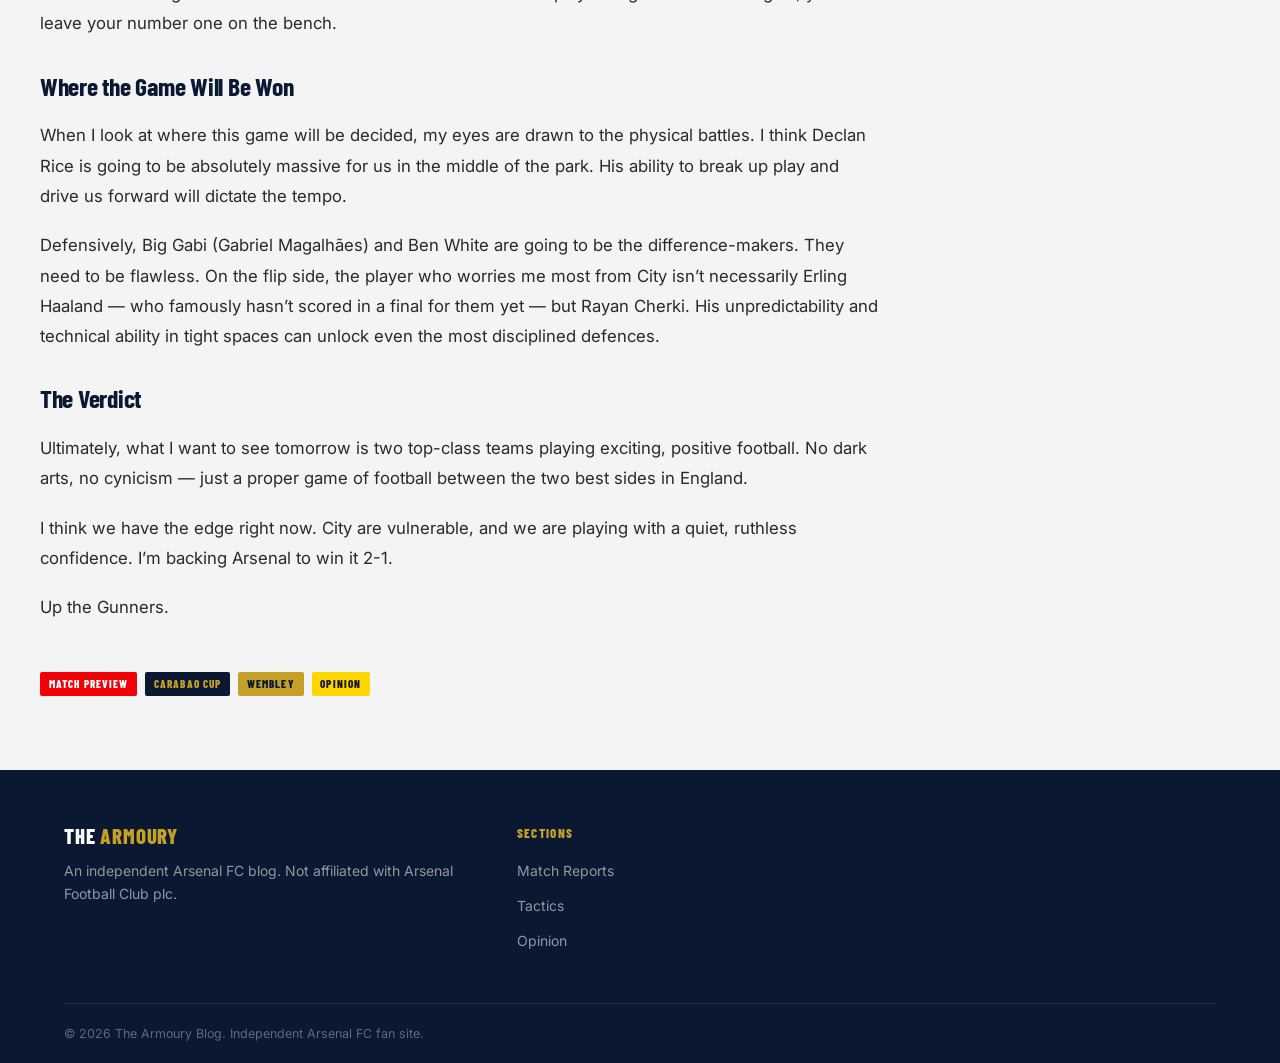
==== commit 714aac4d: "Add Carabao Cup Final hero banner — Rice vs Haaland at Wembley" ====
--- a/posts/arsenal-man-city-carabao-cup-final-preview-2026.html
+++ b/posts/arsenal-man-city-carabao-cup-final-preview-2026.html
@@ -158,10 +158,17 @@
         </header>
 
         <!-- Hero -->
-        <div class="article-hero-image" style="background:linear-gradient(135deg,#0A1931 0%,#6CABDD 100%);display:flex;align-items:center;justify-content:center;flex-direction:column;gap:0.5rem;color:rgba(255,255,255,0.9);font-family:'Barlow Condensed',sans-serif;letter-spacing:0.06em;text-transform:uppercase;" role="img" aria-label="Arsenal vs Manchester City Carabao Cup Final 2026">
-          <span style="font-size:3.5rem;">🏆</span>
-          <span style="font-size:1.2rem;font-weight:800;">Carabao Cup Final</span>
-          <span style="font-size:0.8rem;opacity:0.8;">Wembley Stadium · 22 March 2026</span>
+        <div class="article-hero-image" style="padding:0;overflow:hidden;border-radius:6px;">
+          <img
+            src="../images/posts/arsenal-city-wembley-2026.jpg"
+            alt="Declan Rice and Erling Haaland face off with the Carabao Cup trophy between them at Wembley Stadium"
+            width="1200"
+            height="630"
+            style="width:100%;height:auto;display:block;border-radius:6px;"
+            loading="eager"
+            fetchpriority="high"
+            itemprop="image"
+          />
         </div>
 
         <div class="article-body" itemprop="articleBody">
